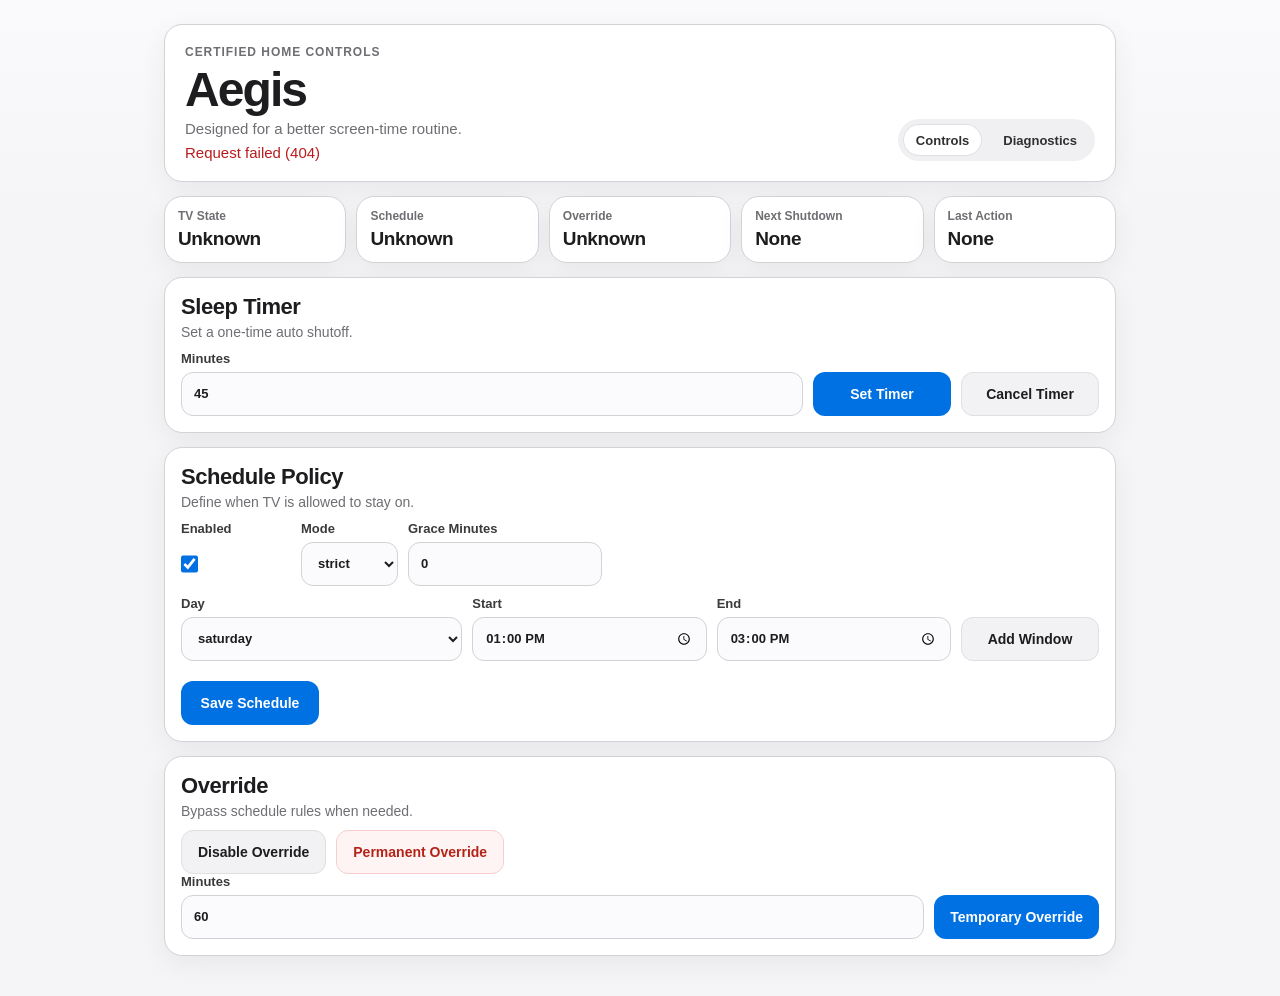
==== static/index.html @ 908593e1 "initial mvp" ====
<!doctype html>
<html lang="en">
  <head>
    <meta charset="utf-8" />
    <meta name="viewport" content="width=device-width, initial-scale=1" />
    <title>Aegis</title>
    <link rel="stylesheet" href="/static/styles.css" />
  </head>
  <body>
    <main class="app">
      <header class="top-card">
        <div class="top-main">
          <p class="label">Certified Home Controls</p>
          <h1>Aegis</h1>
          <p class="status">Designed for a better screen-time routine.</p>
          <p id="status-line" class="status status-live">Loading...</p>
        </div>
        <div class="chips">
          <a class="chip chip-active" href="/">Controls</a>
          <a class="chip" href="/diagnostics">Diagnostics</a>
        </div>
      </header>

      <section class="summary-grid">
        <article class="summary-card">
          <p class="summary-label">TV State</p>
          <p id="summary-tv" class="summary-value">Unknown</p>
        </article>
        <article class="summary-card">
          <p class="summary-label">Schedule</p>
          <p id="summary-window" class="summary-value">Unknown</p>
        </article>
        <article class="summary-card">
          <p class="summary-label">Override</p>
          <p id="summary-override" class="summary-value">Unknown</p>
        </article>
        <article class="summary-card">
          <p class="summary-label">Next Shutdown</p>
          <p id="summary-next-shutdown" class="summary-value">None</p>
        </article>
        <article class="summary-card">
          <p class="summary-label">Last Action</p>
          <p id="summary-last-action" class="summary-value">None</p>
        </article>
      </section>

      <section class="card">
        <div class="head">
          <h2>Sleep Timer</h2>
          <p>Set a one-time auto shutoff.</p>
        </div>
        <form id="timer-form" class="row timer-row">
          <label class="field grow-field">
            Minutes
            <input id="timer-minutes" type="number" min="1" value="45" required />
          </label>
          <button type="submit" class="btn btn-primary">Set Timer</button>
          <button id="cancel-timer" type="button" class="btn btn-secondary">Cancel Timer</button>
        </form>
      </section>

      <section class="card">
        <div class="head">
          <h2>Schedule Policy</h2>
          <p>Define when TV is allowed to stay on.</p>
        </div>
        <div class="row policy-row">
          <label class="field switch-field">
            Enabled
            <input id="sched-enabled" type="checkbox" checked />
          </label>
          <label class="field">
            Mode
            <select id="sched-mode">
              <option value="strict">strict</option>
              <option value="graceful">graceful</option>
            </select>
          </label>
          <label class="field">
            Grace Minutes
            <input id="sched-grace" type="number" min="0" value="0" />
          </label>
        </div>

        <div class="window-builder">
          <label class="field">
            Day
            <select id="win-day">
              <option>monday</option>
              <option>tuesday</option>
              <option>wednesday</option>
              <option>thursday</option>
              <option>friday</option>
              <option selected>saturday</option>
              <option>sunday</option>
            </select>
          </label>
          <label class="field">
            Start
            <input id="win-start" type="time" value="13:00" />
          </label>
          <label class="field">
            End
            <input id="win-end" type="time" value="15:00" />
          </label>
          <button id="add-window" type="button" class="btn btn-secondary">Add Window</button>
        </div>

        <ul id="windows" class="list"></ul>
        <button id="save-schedule" type="button" class="btn btn-primary">Save Schedule</button>
      </section>

      <section class="card">
        <div class="head">
          <h2>Override</h2>
          <p>Bypass schedule rules when needed.</p>
        </div>
        <div class="row">
          <button id="override-none" type="button" class="btn btn-secondary">Disable Override</button>
          <button id="override-perm" type="button" class="btn btn-danger">Permanent Override</button>
        </div>
        <form id="override-temp-form" class="row timer-row">
          <label class="field grow-field">
            Minutes
            <input id="override-minutes" type="number" min="1" value="60" required />
          </label>
          <button type="submit" class="btn btn-primary">Temporary Override</button>
        </form>
      </section>

    </main>

    <script src="/static/app.js"></script>
  </body>
</html>
---- static/styles.css ----
:root {
  --bg: #f5f5f7;
  --surface: #ffffff;
  --surface-2: #fbfbfd;
  --text: #1d1d1f;
  --muted: #6e6e73;
  --line: #d2d2d7;
  --blue: #0071e3;
  --blue-press: #0067cc;
  --red: #b42318;
  --radius-xl: 18px;
  --radius-lg: 14px;
  --radius-md: 12px;
  --shadow: 0 8px 28px rgba(0, 0, 0, 0.06);
}

* { box-sizing: border-box; }

body {
  margin: 0;
  color: var(--text);
  background: linear-gradient(180deg, #fafafc 0%, var(--bg) 220px);
  font-family: -apple-system, BlinkMacSystemFont, "SF Pro Text", "SF Pro Display", "Segoe UI", Helvetica, Arial, sans-serif;
}

.app {
  width: min(980px, 100%);
  margin: 0 auto;
  padding: 24px 14px 40px;
  display: grid;
  gap: 14px;
}

.top-card,
.card,
.summary-card {
  background: var(--surface);
  border: 1px solid var(--line);
  border-radius: var(--radius-xl);
  box-shadow: var(--shadow);
}

.top-card {
  padding: 20px;
  display: flex;
  justify-content: space-between;
  gap: 14px;
  align-items: flex-end;
}

.top-main { min-width: 0; }

.label {
  margin: 0;
  font-size: 12px;
  font-weight: 600;
  letter-spacing: 0.08em;
  text-transform: uppercase;
  color: var(--muted);
}

h1 {
  margin: 8px 0 7px;
  font-size: clamp(34px, 6vw, 48px);
  letter-spacing: -0.04em;
  line-height: 0.96;
}

.status {
  margin: 0;
  color: var(--muted);
  font-size: 15px;
}

.status-live {
  margin-top: 7px;
  color: #3a3a3c;
}

.chips {
  display: inline-flex;
  gap: 8px;
  background: #f0f0f3;
  padding: 5px;
  border-radius: 999px;
}

.chip {
  display: inline-flex;
  align-items: center;
  justify-content: center;
  min-height: 32px;
  padding: 0 13px;
  border-radius: 999px;
  color: #303030;
  font-size: 13px;
  font-weight: 600;
  text-decoration: none;
}

.chip-active,
.chip:hover {
  background: #fff;
  box-shadow: inset 0 0 0 1px #dfdfe4;
}

.summary-grid {
  display: grid;
  grid-template-columns: repeat(5, minmax(0, 1fr));
  gap: 10px;
}

.summary-card {
  padding: 12px 13px;
}

.summary-label {
  margin: 0;
  font-size: 12px;
  color: var(--muted);
  font-weight: 600;
}

.summary-value {
  margin: 5px 0 0;
  font-size: 19px;
  line-height: 1.15;
  letter-spacing: -0.02em;
  font-weight: 650;
}

.card {
  padding: 16px;
}

.head {
  margin-bottom: 11px;
}

h2 {
  margin: 0;
  font-size: 22px;
  letter-spacing: -0.02em;
}

.head p {
  margin: 4px 0 0;
  color: var(--muted);
  font-size: 14px;
}

.row {
  display: flex;
  flex-wrap: wrap;
  gap: 10px;
}

.timer-row {
  align-items: flex-end;
}

.policy-row { margin-bottom: 10px; }

.window-builder {
  display: grid;
  gap: 10px;
  grid-template-columns: 1.2fr 1fr 1fr auto;
  align-items: end;
  margin-bottom: 10px;
}

.field {
  display: grid;
  gap: 6px;
  font-size: 13px;
  font-weight: 600;
  color: #3a3a3c;
}

.grow-field { flex: 1 1 260px; }
.switch-field { min-width: 110px; }

input,
select,
.btn {
  min-height: 44px;
  border-radius: var(--radius-md);
  font: inherit;
}

input,
select {
  width: 100%;
  border: 1px solid var(--line);
  background: var(--surface-2);
  color: var(--text);
  padding: 0 12px;
}

input:focus,
select:focus {
  outline: 2px solid rgba(0, 113, 227, 0.24);
  outline-offset: 0;
  border-color: #94bdf2;
}

input[type="checkbox"] {
  width: 17px;
  height: 17px;
  accent-color: var(--blue);
  margin: 0;
}

.btn {
  border: 0;
  min-width: 138px;
  padding: 0 16px;
  display: inline-flex;
  align-items: center;
  justify-content: center;
  font-size: 14px;
  font-weight: 600;
  text-decoration: none;
  cursor: pointer;
  transition: transform 0.06s ease, filter 0.18s ease, background 0.18s ease;
}

.btn:active { transform: translateY(1px); }

.btn-primary {
  color: #fff;
  background: var(--blue);
}

.btn-primary:hover { background: var(--blue-press); }

.btn-secondary {
  background: #f2f2f5;
  color: #1d1d1f;
  border: 1px solid #dfdfe4;
}

.btn-secondary:hover { filter: brightness(0.98); }

.btn-danger {
  background: #fff4f4;
  color: var(--red);
  border: 1px solid #f8cdcd;
}

.btn-danger:hover { filter: brightness(0.98); }

.list {
  list-style: none;
  margin: 0 0 10px;
  padding: 0;
  display: grid;
  gap: 8px;
}

.list li {
  min-height: 46px;
  border: 1px solid #e2e2e7;
  background: #fff;
  border-radius: var(--radius-md);
  padding: 7px 8px 7px 12px;
  display: flex;
  justify-content: space-between;
  align-items: center;
  gap: 8px;
}

.list li button {
  min-height: 32px;
  border: 1px solid #f8cdcd;
  border-radius: 10px;
  background: #fff4f4;
  color: var(--red);
  font-size: 12px;
  font-weight: 700;
  padding: 0 11px;
}

.diagnostics-app .top-card {
  align-items: center;
}

.diag-grid {
  display: grid;
  gap: 10px;
  grid-template-columns: repeat(2, minmax(0, 1fr));
}

.diag-item {
  border: 1px solid #e4e4e9;
  border-radius: var(--radius-lg);
  background: var(--surface-2);
  padding: 11px 12px;
}

.diag-item h3 {
  margin: 0;
  font-size: 12px;
  font-weight: 600;
  color: var(--muted);
  text-transform: uppercase;
  letter-spacing: 0.04em;
}

.diag-item p {
  margin: 7px 0 0;
  font-size: 16px;
  font-weight: 600;
  letter-spacing: -0.01em;
}

.diag-list {
  display: grid;
  gap: 8px;
}

.diag-window {
  border: 1px solid #e2e2e7;
  border-radius: var(--radius-lg);
  background: #fff;
  padding: 10px 12px;
  display: flex;
  justify-content: space-between;
  gap: 8px;
}

.diag-window p {
  margin: 0;
  font-size: 14px;
}

.diag-window p:first-child {
  color: var(--muted);
  text-transform: capitalize;
}

.diag-empty {
  margin: 0;
  border: 1px dashed #cbccd3;
  border-radius: var(--radius-lg);
  background: #fff;
  color: var(--muted);
  padding: 12px;
}

@media (max-width: 860px) {
  .summary-grid { grid-template-columns: repeat(2, minmax(0, 1fr)); }
  .window-builder { grid-template-columns: repeat(2, minmax(0, 1fr)); }
  .diag-grid { grid-template-columns: 1fr; }
}

@media (max-width: 560px) {
  .app {
    padding: 13px 10px 24px;
    gap: 10px;
  }

  .top-card,
  .card,
  .summary-card {
    border-radius: 14px;
  }

  .top-card,
  .card { padding: 13px; }

  .top-card { align-items: flex-start; }
  h1 { font-size: 34px; }

  .chips {
    width: 100%;
    justify-content: stretch;
  }

  .chip { flex: 1 1 0; }

  .summary-grid { grid-template-columns: 1fr; }
  .window-builder { grid-template-columns: 1fr; }

  .btn {
    width: 100%;
    min-width: 0;
  }
}
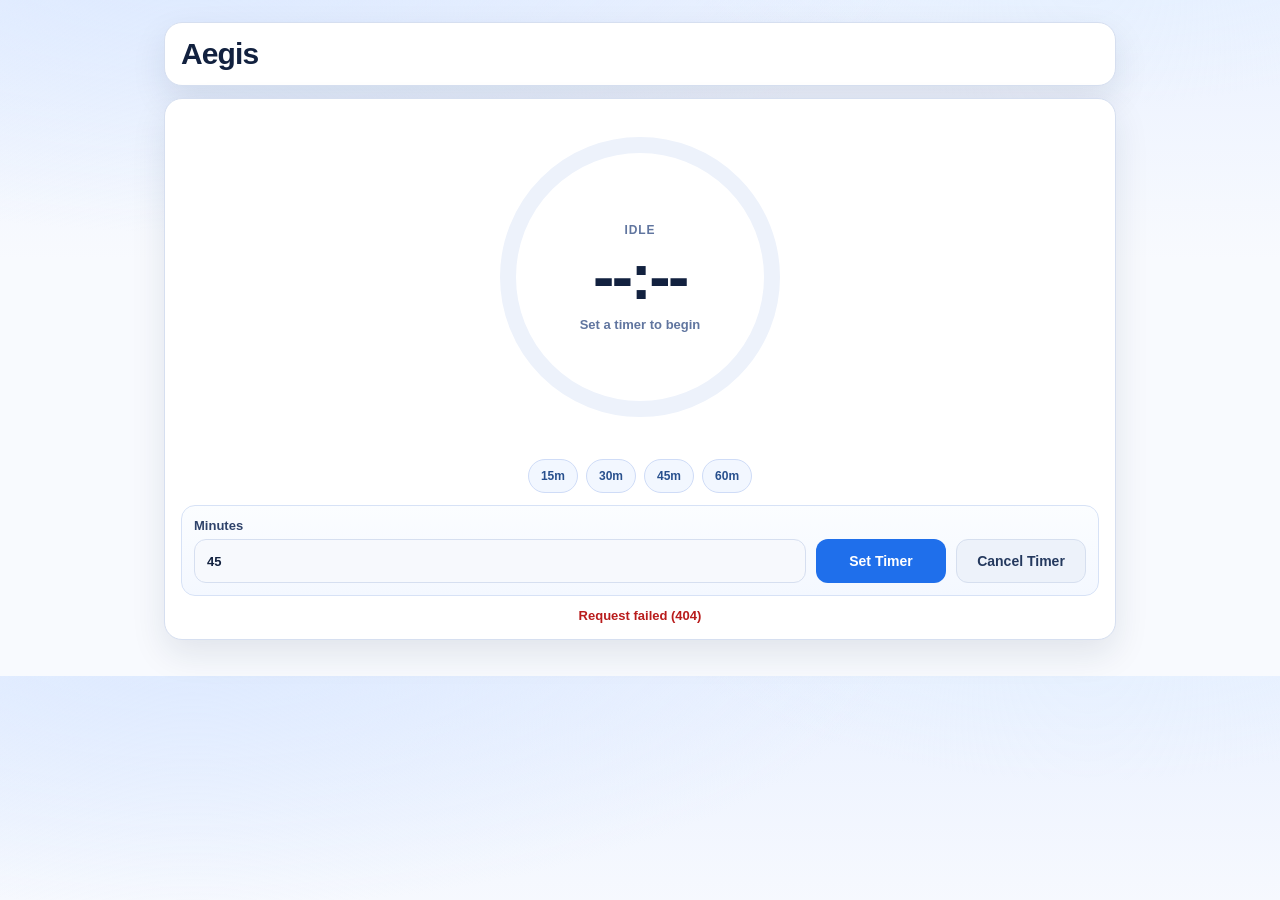
==== commit f743770c: "simplify app to timer based sleep only" ====
--- a/static/index.html
+++ b/static/index.html
@@ -8,126 +8,42 @@
   </head>
   <body>
     <main class="app">
-      <header class="top-card">
-        <div class="top-main">
-          <p class="label">Certified Home Controls</p>
-          <h1>Aegis</h1>
-          <p class="status">Designed for a better screen-time routine.</p>
-          <p id="status-line" class="status status-live">Loading...</p>
-        </div>
-        <div class="chips">
-          <a class="chip chip-active" href="/">Controls</a>
-          <a class="chip" href="/diagnostics">Diagnostics</a>
-        </div>
+      <header class="topbar">
+        <h1>Aegis</h1>
       </header>
 
-      <section class="summary-grid">
-        <article class="summary-card">
-          <p class="summary-label">TV State</p>
-          <p id="summary-tv" class="summary-value">Unknown</p>
-        </article>
-        <article class="summary-card">
-          <p class="summary-label">Schedule</p>
-          <p id="summary-window" class="summary-value">Unknown</p>
-        </article>
-        <article class="summary-card">
-          <p class="summary-label">Override</p>
-          <p id="summary-override" class="summary-value">Unknown</p>
-        </article>
-        <article class="summary-card">
-          <p class="summary-label">Next Shutdown</p>
-          <p id="summary-next-shutdown" class="summary-value">None</p>
-        </article>
-        <article class="summary-card">
-          <p class="summary-label">Last Action</p>
-          <p id="summary-last-action" class="summary-value">None</p>
-        </article>
-      </section>
-
-      <section class="card">
-        <div class="head">
-          <h2>Sleep Timer</h2>
-          <p>Set a one-time auto shutoff.</p>
-        </div>
-        <form id="timer-form" class="row timer-row">
-          <label class="field grow-field">
-            Minutes
-            <input id="timer-minutes" type="number" min="1" value="45" required />
-          </label>
-          <button type="submit" class="btn btn-primary">Set Timer</button>
-          <button id="cancel-timer" type="button" class="btn btn-secondary">Cancel Timer</button>
-        </form>
-      </section>
-
-      <section class="card">
-        <div class="head">
-          <h2>Schedule Policy</h2>
-          <p>Define when TV is allowed to stay on.</p>
-        </div>
-        <div class="row policy-row">
-          <label class="field switch-field">
-            Enabled
-            <input id="sched-enabled" type="checkbox" checked />
-          </label>
-          <label class="field">
-            Mode
-            <select id="sched-mode">
-              <option value="strict">strict</option>
-              <option value="graceful">graceful</option>
-            </select>
-          </label>
-          <label class="field">
-            Grace Minutes
-            <input id="sched-grace" type="number" min="0" value="0" />
-          </label>
+      <section class="card countdown-card" id="countdown-card">
+        <div class="dial-wrap">
+          <svg class="dial" viewBox="0 0 320 320" aria-hidden="true">
+            <circle class="dial-track" cx="160" cy="160" r="132"></circle>
+            <circle id="countdown-ring" class="dial-progress" cx="160" cy="160" r="132"></circle>
+          </svg>
+          <div class="dial-center">
+            <p id="timer-state" class="dial-state">Idle</p>
+            <p id="timer-countdown" class="dial-time">--:--</p>
+            <p id="timer-eta" class="dial-eta">Set a timer to begin</p>
+          </div>
         </div>
 
-        <div class="window-builder">
-          <label class="field">
-            Day
-            <select id="win-day">
-              <option>monday</option>
-              <option>tuesday</option>
-              <option>wednesday</option>
-              <option>thursday</option>
-              <option>friday</option>
-              <option selected>saturday</option>
-              <option>sunday</option>
-            </select>
-          </label>
-          <label class="field">
-            Start
-            <input id="win-start" type="time" value="13:00" />
-          </label>
-          <label class="field">
-            End
-            <input id="win-end" type="time" value="15:00" />
-          </label>
-          <button id="add-window" type="button" class="btn btn-secondary">Add Window</button>
+        <div class="preset-row">
+          <button class="chip" type="button" data-minutes="15">15m</button>
+          <button class="chip" type="button" data-minutes="30">30m</button>
+          <button class="chip" type="button" data-minutes="45">45m</button>
+          <button class="chip" type="button" data-minutes="60">60m</button>
         </div>
 
-        <ul id="windows" class="list"></ul>
-        <button id="save-schedule" type="button" class="btn btn-primary">Save Schedule</button>
+        <div class="control-panel">
+          <form id="timer-form" class="timer-row">
+            <label class="field grow-field">
+              Minutes
+              <input id="timer-minutes" type="number" min="1" value="45" required />
+            </label>
+            <button type="submit" class="btn btn-primary">Set Timer</button>
+            <button id="cancel-timer" type="button" class="btn btn-secondary">Cancel Timer</button>
+          </form>
+        </div>
+        <p id="action-line" class="action-line">Ready</p>
       </section>
-
-      <section class="card">
-        <div class="head">
-          <h2>Override</h2>
-          <p>Bypass schedule rules when needed.</p>
-        </div>
-        <div class="row">
-          <button id="override-none" type="button" class="btn btn-secondary">Disable Override</button>
-          <button id="override-perm" type="button" class="btn btn-danger">Permanent Override</button>
-        </div>
-        <form id="override-temp-form" class="row timer-row">
-          <label class="field grow-field">
-            Minutes
-            <input id="override-minutes" type="number" min="1" value="60" required />
-          </label>
-          <button type="submit" class="btn btn-primary">Temporary Override</button>
-        </form>
-      </section>
-
     </main>
 
     <script src="/static/app.js"></script>
--- a/static/styles.css
+++ b/static/styles.css
@@ -1,386 +1,338 @@
 :root {
-  --bg: #f5f5f7;
+  --bg-1: #eaf1ff;
+  --bg-2: #f8fafe;
   --surface: #ffffff;
-  --surface-2: #fbfbfd;
-  --text: #1d1d1f;
-  --muted: #6e6e73;
-  --line: #d2d2d7;
-  --blue: #0071e3;
-  --blue-press: #0067cc;
-  --red: #b42318;
-  --radius-xl: 18px;
-  --radius-lg: 14px;
+  --line: #d6dff0;
+  --ink: #12213f;
+  --muted: #60759f;
+  --primary: #1f6feb;
+  --primary-strong: #185fcb;
+  --warning: #ef5350;
+  --radius-lg: 18px;
   --radius-md: 12px;
-  --shadow: 0 8px 28px rgba(0, 0, 0, 0.06);
-}
-
-* { box-sizing: border-box; }
+  --shadow: 0 14px 34px rgba(20, 36, 72, 0.1);
+}
+
+* {
+  box-sizing: border-box;
+}
 
 body {
   margin: 0;
-  color: var(--text);
-  background: linear-gradient(180deg, #fafafc 0%, var(--bg) 220px);
-  font-family: -apple-system, BlinkMacSystemFont, "SF Pro Text", "SF Pro Display", "Segoe UI", Helvetica, Arial, sans-serif;
+  color: var(--ink);
+  background:
+    radial-gradient(1200px 500px at 15% -10%, #dce9ff 0%, transparent 60%),
+    radial-gradient(800px 400px at 85% -20%, #e2f0ff 0%, transparent 60%),
+    linear-gradient(180deg, var(--bg-1) 0%, var(--bg-2) 260px);
+  font-family: "Avenir Next", "IBM Plex Sans", "Segoe UI", "Helvetica Neue", sans-serif;
 }
 
 .app {
   width: min(980px, 100%);
   margin: 0 auto;
-  padding: 24px 14px 40px;
-  display: grid;
-  gap: 14px;
-}
-
-.top-card,
+  padding: 22px 14px 36px;
+  display: grid;
+  gap: 12px;
+}
+
+.topbar,
 .card,
 .summary-card {
   background: var(--surface);
   border: 1px solid var(--line);
-  border-radius: var(--radius-xl);
+  border-radius: var(--radius-lg);
   box-shadow: var(--shadow);
 }
 
-.top-card {
-  padding: 20px;
-  display: flex;
-  justify-content: space-between;
-  gap: 14px;
-  align-items: flex-end;
-}
-
-.top-main { min-width: 0; }
-
-.label {
-  margin: 0;
+.topbar {
+  padding: 14px 16px;
+}
+
+h1 {
+  margin: 0;
+  font-size: 30px;
+  letter-spacing: -0.03em;
+}
+
+.card {
+  padding: 16px;
+  animation: rise 420ms ease both;
+}
+
+.countdown-card {
+  position: relative;
+  overflow: hidden;
+  display: grid;
+  gap: 12px;
+}
+
+.countdown-card::after {
+  content: "";
+  position: absolute;
+  inset: -20% -30% auto auto;
+  width: 280px;
+  height: 280px;
+  border-radius: 50%;
+  background: radial-gradient(circle, rgba(31, 111, 235, 0.12) 0%, rgba(31, 111, 235, 0) 70%);
+  pointer-events: none;
+}
+
+.dial-wrap {
+  display: grid;
+  place-items: center;
+  position: relative;
+  margin: 2px auto 8px;
+  width: min(320px, 76vw);
+}
+
+.dial {
+  width: 100%;
+  height: auto;
+  display: block;
+  transform: rotate(-90deg);
+}
+
+.dial-track {
+  fill: none;
+  stroke: #edf2fb;
+  stroke-width: 16;
+}
+
+.dial-progress {
+  fill: none;
+  stroke: var(--primary);
+  stroke-width: 16;
+  stroke-linecap: round;
+  transition: stroke-dashoffset 220ms linear, stroke 180ms ease;
+  filter: drop-shadow(0 0 6px rgba(31, 111, 235, 0.32));
+}
+
+.dial-center {
+  position: absolute;
+  text-align: center;
+  width: 76%;
+}
+
+.dial-state {
+  margin: 0;
+  color: var(--muted);
   font-size: 12px;
-  font-weight: 600;
+  font-weight: 700;
+  text-transform: uppercase;
   letter-spacing: 0.08em;
-  text-transform: uppercase;
+}
+
+.dial-time {
+  margin: 8px 0 0;
+  font-size: clamp(42px, 11vw, 64px);
+  font-weight: 800;
+  letter-spacing: -0.04em;
+  line-height: 1;
+}
+
+.dial-eta {
+  margin: 8px 0 0;
   color: var(--muted);
-}
-
-h1 {
-  margin: 8px 0 7px;
-  font-size: clamp(34px, 6vw, 48px);
-  letter-spacing: -0.04em;
-  line-height: 0.96;
-}
-
-.status {
-  margin: 0;
-  color: var(--muted);
-  font-size: 15px;
-}
-
-.status-live {
-  margin-top: 7px;
-  color: #3a3a3c;
-}
-
-.chips {
-  display: inline-flex;
-  gap: 8px;
-  background: #f0f0f3;
-  padding: 5px;
-  border-radius: 999px;
-}
-
-.chip {
-  display: inline-flex;
-  align-items: center;
-  justify-content: center;
-  min-height: 32px;
-  padding: 0 13px;
-  border-radius: 999px;
-  color: #303030;
   font-size: 13px;
   font-weight: 600;
-  text-decoration: none;
-}
-
-.chip-active,
+}
+
+.preset-row {
+  display: flex;
+  flex-wrap: wrap;
+  gap: 8px;
+  justify-content: center;
+  margin-top: 2px;
+}
+
+.control-panel {
+  border: 1px solid #d7e2f6;
+  background: linear-gradient(180deg, #fbfdff 0%, #f4f8ff 100%);
+  border-radius: 14px;
+  padding: 12px;
+}
+
+.chip {
+  border: 1px solid #cfdcf7;
+  background: #f2f7ff;
+  color: #28508e;
+  min-height: 34px;
+  border-radius: 999px;
+  padding: 0 12px;
+  font-size: 12px;
+  font-weight: 700;
+  cursor: pointer;
+  transition: transform 130ms ease, background 130ms ease;
+}
+
 .chip:hover {
-  background: #fff;
-  box-shadow: inset 0 0 0 1px #dfdfe4;
+  transform: translateY(-1px);
+  background: #eaf2ff;
 }
 
 .summary-grid {
   display: grid;
-  grid-template-columns: repeat(5, minmax(0, 1fr));
+  grid-template-columns: repeat(2, minmax(0, 1fr));
   gap: 10px;
 }
 
 .summary-card {
-  padding: 12px 13px;
+  padding: 14px;
 }
 
 .summary-label {
   margin: 0;
+  color: var(--muted);
   font-size: 12px;
-  color: var(--muted);
-  font-weight: 600;
+  font-weight: 700;
+  text-transform: uppercase;
+  letter-spacing: 0.04em;
 }
 
 .summary-value {
-  margin: 5px 0 0;
+  margin: 8px 0 0;
+  font-size: 24px;
+  line-height: 1.1;
+  font-weight: 700;
+  letter-spacing: -0.02em;
+}
+
+.head {
+  margin-bottom: 12px;
+}
+
+h2 {
+  margin: 0;
   font-size: 19px;
-  line-height: 1.15;
-  letter-spacing: -0.02em;
-  font-weight: 650;
-}
-
-.card {
-  padding: 16px;
-}
-
-.head {
-  margin-bottom: 11px;
-}
-
-h2 {
-  margin: 0;
-  font-size: 22px;
-  letter-spacing: -0.02em;
-}
-
-.head p {
-  margin: 4px 0 0;
-  color: var(--muted);
-  font-size: 14px;
-}
-
-.row {
+  letter-spacing: -0.01em;
+}
+
+.timer-row {
   display: flex;
   flex-wrap: wrap;
   gap: 10px;
-}
-
-.timer-row {
   align-items: flex-end;
-}
-
-.policy-row { margin-bottom: 10px; }
-
-.window-builder {
-  display: grid;
-  gap: 10px;
-  grid-template-columns: 1.2fr 1fr 1fr auto;
-  align-items: end;
-  margin-bottom: 10px;
 }
 
 .field {
   display: grid;
   gap: 6px;
   font-size: 13px;
-  font-weight: 600;
-  color: #3a3a3c;
-}
-
-.grow-field { flex: 1 1 260px; }
-.switch-field { min-width: 110px; }
+  font-weight: 700;
+  color: #2f436b;
+}
+
+.grow-field {
+  flex: 1 1 260px;
+}
 
 input,
-select,
 .btn {
   min-height: 44px;
   border-radius: var(--radius-md);
   font: inherit;
 }
 
-input,
-select {
+input {
   width: 100%;
   border: 1px solid var(--line);
-  background: var(--surface-2);
-  color: var(--text);
+  background: #f7f9fd;
+  color: var(--ink);
   padding: 0 12px;
 }
 
-input:focus,
-select:focus {
-  outline: 2px solid rgba(0, 113, 227, 0.24);
-  outline-offset: 0;
-  border-color: #94bdf2;
-}
-
-input[type="checkbox"] {
-  width: 17px;
-  height: 17px;
-  accent-color: var(--blue);
-  margin: 0;
+input:focus {
+  outline: 2px solid rgba(31, 111, 235, 0.2);
+  border-color: #9fbaf0;
 }
 
 .btn {
   border: 0;
-  min-width: 138px;
+  min-width: 130px;
   padding: 0 16px;
   display: inline-flex;
   align-items: center;
   justify-content: center;
   font-size: 14px;
+  font-weight: 700;
+  cursor: pointer;
+}
+
+.btn-primary {
+  background: var(--primary);
+  color: #fff;
+}
+
+.btn-primary:hover {
+  background: var(--primary-strong);
+}
+
+.btn-secondary {
+  background: #edf2fa;
+  color: #24395e;
+  border: 1px solid #d6dfef;
+}
+
+.btn-secondary:hover {
+  background: #e5edf9;
+}
+
+.action-line {
+  margin: 0;
+  color: var(--muted);
+  font-size: 13px;
   font-weight: 600;
-  text-decoration: none;
-  cursor: pointer;
-  transition: transform 0.06s ease, filter 0.18s ease, background 0.18s ease;
-}
-
-.btn:active { transform: translateY(1px); }
-
-.btn-primary {
-  color: #fff;
-  background: var(--blue);
-}
-
-.btn-primary:hover { background: var(--blue-press); }
-
-.btn-secondary {
-  background: #f2f2f5;
-  color: #1d1d1f;
-  border: 1px solid #dfdfe4;
-}
-
-.btn-secondary:hover { filter: brightness(0.98); }
-
-.btn-danger {
-  background: #fff4f4;
-  color: var(--red);
-  border: 1px solid #f8cdcd;
-}
-
-.btn-danger:hover { filter: brightness(0.98); }
-
-.list {
-  list-style: none;
-  margin: 0 0 10px;
-  padding: 0;
-  display: grid;
-  gap: 8px;
-}
-
-.list li {
-  min-height: 46px;
-  border: 1px solid #e2e2e7;
-  background: #fff;
-  border-radius: var(--radius-md);
-  padding: 7px 8px 7px 12px;
-  display: flex;
-  justify-content: space-between;
-  align-items: center;
-  gap: 8px;
-}
-
-.list li button {
-  min-height: 32px;
-  border: 1px solid #f8cdcd;
-  border-radius: 10px;
-  background: #fff4f4;
-  color: var(--red);
-  font-size: 12px;
-  font-weight: 700;
-  padding: 0 11px;
-}
-
-.diagnostics-app .top-card {
-  align-items: center;
-}
-
-.diag-grid {
-  display: grid;
-  gap: 10px;
-  grid-template-columns: repeat(2, minmax(0, 1fr));
-}
-
-.diag-item {
-  border: 1px solid #e4e4e9;
-  border-radius: var(--radius-lg);
-  background: var(--surface-2);
-  padding: 11px 12px;
-}
-
-.diag-item h3 {
-  margin: 0;
-  font-size: 12px;
-  font-weight: 600;
-  color: var(--muted);
-  text-transform: uppercase;
-  letter-spacing: 0.04em;
-}
-
-.diag-item p {
-  margin: 7px 0 0;
-  font-size: 16px;
-  font-weight: 600;
-  letter-spacing: -0.01em;
-}
-
-.diag-list {
-  display: grid;
-  gap: 8px;
-}
-
-.diag-window {
-  border: 1px solid #e2e2e7;
-  border-radius: var(--radius-lg);
-  background: #fff;
-  padding: 10px 12px;
-  display: flex;
-  justify-content: space-between;
-  gap: 8px;
-}
-
-.diag-window p {
-  margin: 0;
-  font-size: 14px;
-}
-
-.diag-window p:first-child {
-  color: var(--muted);
-  text-transform: capitalize;
-}
-
-.diag-empty {
-  margin: 0;
-  border: 1px dashed #cbccd3;
-  border-radius: var(--radius-lg);
-  background: #fff;
-  color: var(--muted);
-  padding: 12px;
-}
-
-@media (max-width: 860px) {
-  .summary-grid { grid-template-columns: repeat(2, minmax(0, 1fr)); }
-  .window-builder { grid-template-columns: repeat(2, minmax(0, 1fr)); }
-  .diag-grid { grid-template-columns: 1fr; }
-}
-
-@media (max-width: 560px) {
-  .app {
-    padding: 13px 10px 24px;
-    gap: 10px;
-  }
-
-  .top-card,
-  .card,
-  .summary-card {
-    border-radius: 14px;
-  }
-
-  .top-card,
-  .card { padding: 13px; }
-
-  .top-card { align-items: flex-start; }
-  h1 { font-size: 34px; }
-
-  .chips {
-    width: 100%;
-    justify-content: stretch;
-  }
-
-  .chip { flex: 1 1 0; }
-
-  .summary-grid { grid-template-columns: 1fr; }
-  .window-builder { grid-template-columns: 1fr; }
+  text-align: center;
+}
+
+.countdown-card.active .dial-progress {
+  animation: glow 1.8s ease-in-out infinite;
+}
+
+.countdown-card.warning .dial-progress {
+  stroke: var(--warning);
+  filter: drop-shadow(0 0 9px rgba(239, 83, 80, 0.6));
+}
+
+.countdown-card.warning .dial-time {
+  animation: pulse 700ms ease-in-out infinite;
+}
+
+@keyframes rise {
+  from {
+    opacity: 0;
+    transform: translateY(6px);
+  }
+  to {
+    opacity: 1;
+    transform: translateY(0);
+  }
+}
+
+@keyframes glow {
+  0%,
+  100% {
+    filter: drop-shadow(0 0 5px rgba(31, 111, 235, 0.32));
+  }
+  50% {
+    filter: drop-shadow(0 0 11px rgba(31, 111, 235, 0.52));
+  }
+}
+
+@keyframes pulse {
+  0%,
+  100% {
+    transform: scale(1);
+  }
+  50% {
+    transform: scale(1.03);
+  }
+}
+
+@media (max-width: 760px) {
+  .summary-grid {
+    grid-template-columns: 1fr;
+  }
 
   .btn {
     width: 100%;
